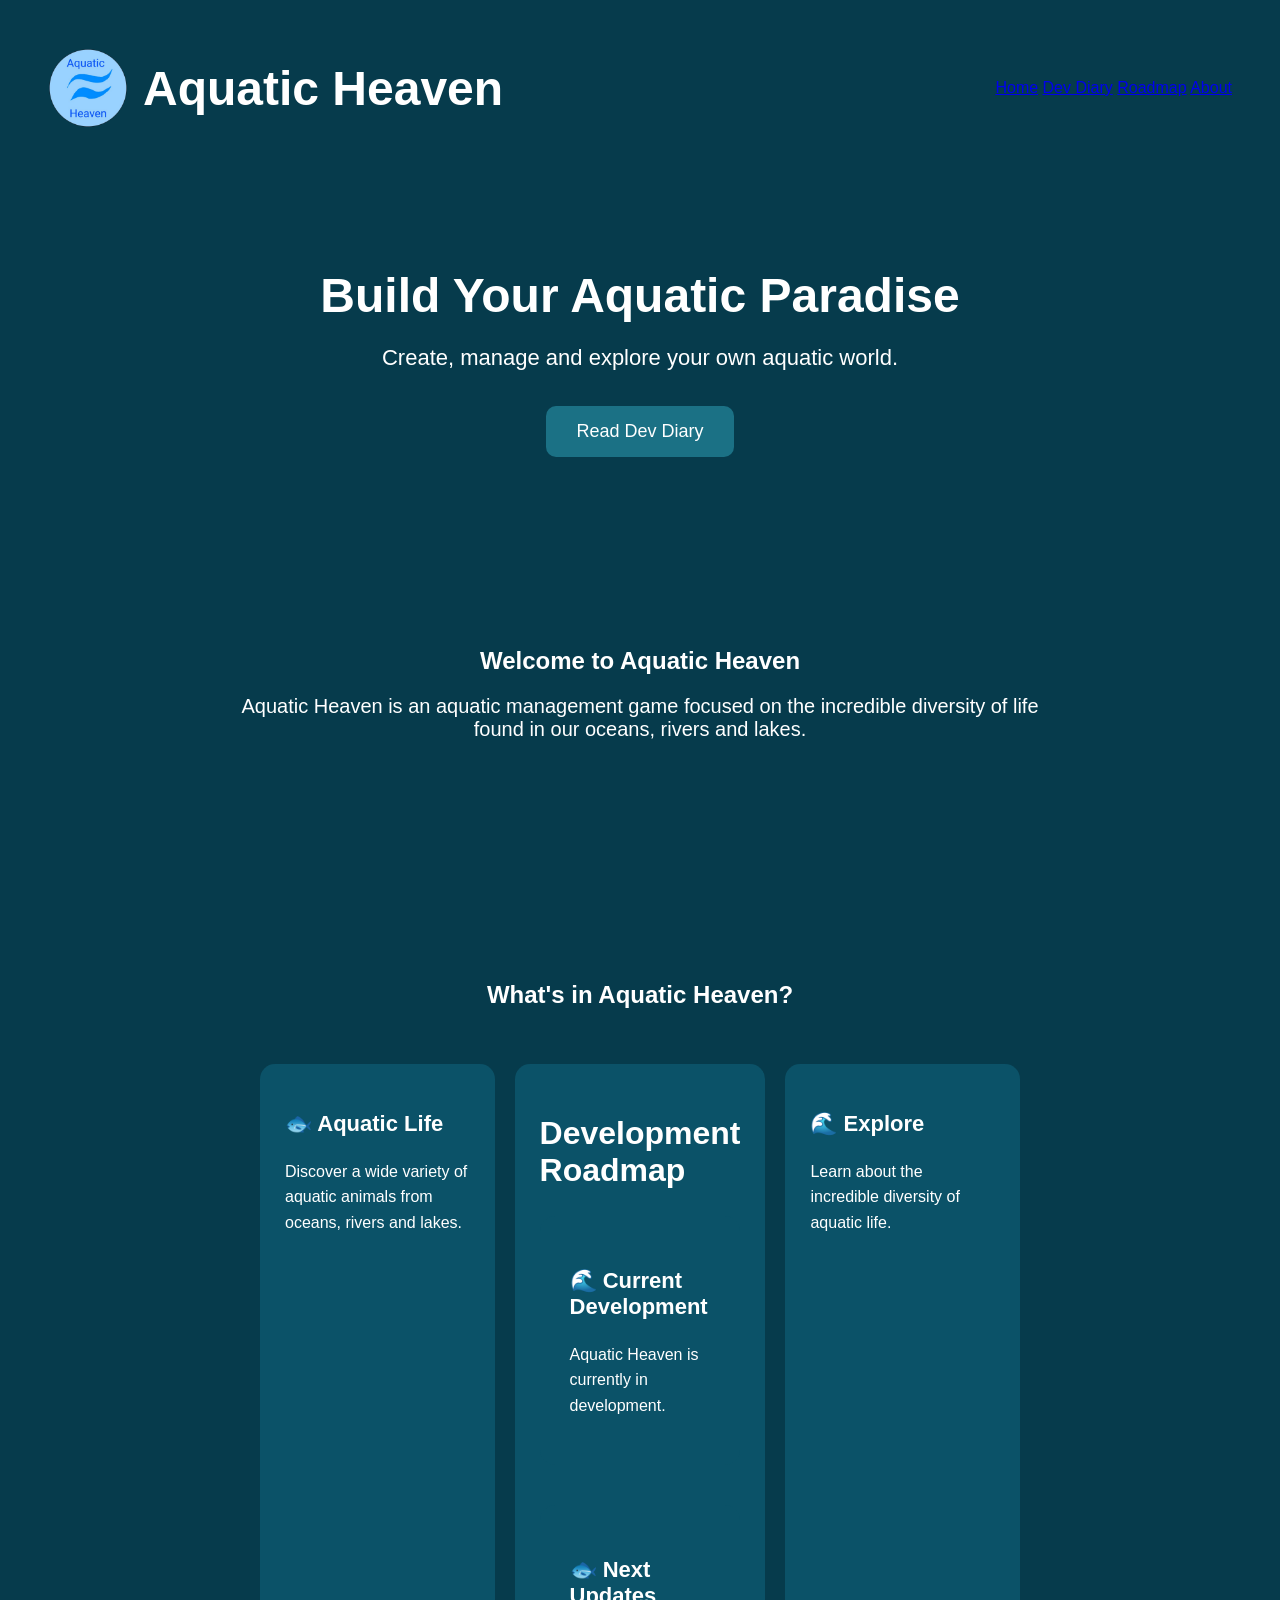
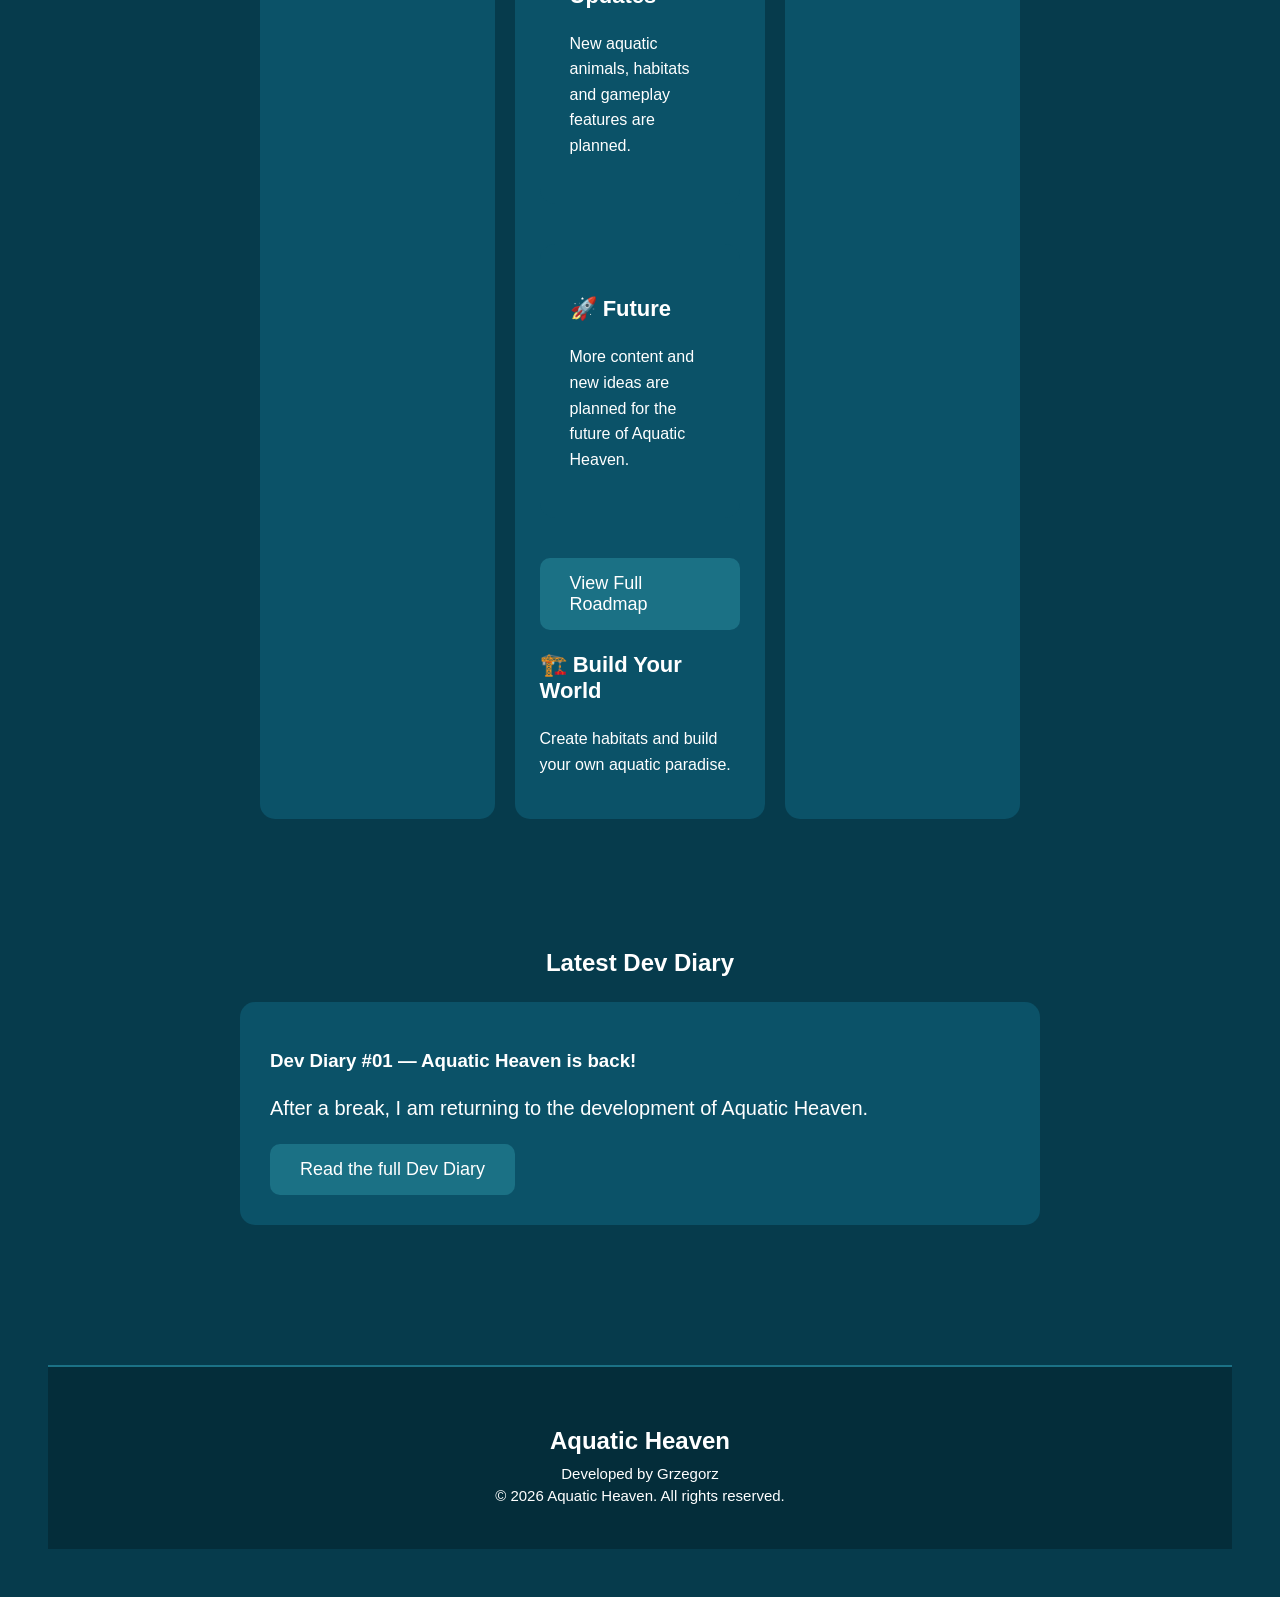
==== index.html @ ce69b209 "Add files via upload" ====
<!DOCTYPE html>
<html>

<head>
    <title>Aquatic Heaven</title>
    <link rel="stylesheet" href="style.css">
</head>

<body>

    <header>

    <img src="aquatic-heaven-logo.png" alt="Aquatic Heaven logo">

    <h1>Aquatic Heaven</h1>

        <nav>
            <a href="index.html">Home</a>
            <a href="diary.html">Dev Diary</a>
            <a href="roadmap.html">Roadmap</a>
            <a href="about.html">About</a>
        </nav>
    </header>

    <main>

        <section class="hero">

            <h2>Build Your Aquatic Paradise</h2>

            <p>
                Create, manage and explore your own aquatic world.
            </p>

            <a class="button" href="diary.html">
                Read Dev Diary
            </a>

        </section>

        <section class="welcome">

            <h2>Welcome to Aquatic Heaven</h2>

            <p>
                Aquatic Heaven is an aquatic management game
                focused on the incredible diversity of life
                found in our oceans, rivers and lakes.
            </p>

        </section>
<section class="latest">
<section class="features">

    <h2>What's in Aquatic Heaven?</h2>

    <div class="feature-container">

        <article class="feature">

            <h3>🐟 Aquatic Life</h3>

            <p>
                Discover a wide variety of aquatic animals
                from oceans, rivers and lakes.
            </p>

        </article>

        <article class="feature">
<section class="roadmap-preview">

    <h2>Development Roadmap</h2>

    <div class="roadmap-container">

        <article class="roadmap-item">

            <h3>🌊 Current Development</h3>

            <p>
                Aquatic Heaven is currently in development.
            </p>

        </article>

        <article class="roadmap-item">

            <h3>🐟 Next Updates</h3>

            <p>
                New aquatic animals, habitats and
                gameplay features are planned.
            </p>

        </article>

        <article class="roadmap-item">

            <h3>🚀 Future</h3>

            <p>
                More content and new ideas are planned
                for the future of Aquatic Heaven.
            </p>

        </article>

    </div>

    <a class="button" href="roadmap.html">
        View Full Roadmap
    </a>

</section>
            <h3>🏗️ Build Your World</h3>

            <p>
                Create habitats and build your own
                aquatic paradise.
            </p>

        </article>

        <article class="feature">

            <h3>🌊 Explore</h3>

            <p>
                Learn about the incredible diversity
                of aquatic life.
            </p>

        </article>

    </div>

</section>
    <h2>Latest Dev Diary</h2>

    <article>

        <h3>Dev Diary #01 — Aquatic Heaven is back!</h3>

        <p>
            After a break, I am returning to the development
            of Aquatic Heaven.
        </p>

        <a class="button" href="diary.html">
            Read the full Dev Diary
        </a>

    </article>

</section>
    </main>
<footer>

    <h2>Aquatic Heaven</h2>

    <p>Developed by Grzegorz</p>

    <p>© 2026 Aquatic Heaven. All rights reserved.</p>

</footer>
</body>

</html>
---- style.css ----
body {
    background-color: #063B4C;
    color: white;
    font-family: sans-serif;
    text-align: center;
    padding: 40px;
}

h1 {
    font-size: 48px;
}

p {
    font-size: 20px;
    header {
    border-bottom: 2px solid #1B7185;
    padding-bottom: 20px;
}

nav {
    margin-top: 20px;
}

nav a {
    color: white;
    text-decoration: none;
    margin: 0 10px;
    font-size: 18px;
}

nav a:hover {
    color: #7DE3F4;
}

main {
    padding-top: 50px;
}
}
article {
    max-width: 800px;
    margin: 40px auto;
    padding: 30px;
    background-color: #0B5268;
    border-radius: 15px;
    text-align: left;
}

article h2 {
    font-size: 32px;
}

article p {
    line-height: 1.6;
}
.hero {
    padding: 100px 20px;
    text-align: center;
}

.hero h2 {
    font-size: 48px;
    margin-bottom: 20px;
}

.hero p {
    font-size: 22px;
    margin-bottom: 35px;
}

.button {
    display: inline-block;
    padding: 15px 30px;
    background-color: #1B7185;
    color: white;
    text-decoration: none;
    border-radius: 10px;
    font-size: 18px;
}

.button:hover {
    background-color: #2795AA;
}

.welcome {
    max-width: 800px;
    margin: 40px auto;
    padding: 30px;
    text-align: center;
}
.latest {
    max-width: 800px;
    margin: 60px auto;
    padding: 20px;
    text-align: center;
}

.latest article {
    margin-top: 25px;
    text-align: left;
}
.features {
    max-width: 1000px;
    margin: 70px auto;
    padding: 20px;
    text-align: center;
}

.feature-container {
    display: flex;
    gap: 20px;
    justify-content: center;
    margin-top: 30px;
}

.feature {
    flex: 1;
    padding: 25px;
    background-color: #0B5268;
    border-radius: 15px;
}

.feature h3 {
    font-size: 22px;
}

.feature p {
    font-size: 16px;
}
@media (max-width: 700px) {

    nav a {
        display: inline-block;
        margin: 8px;
    }

    .hero {
        padding: 60px 15px;
    }

    .hero h2 {
        font-size: 36px;
    }

    .hero p {
        font-size: 18px;
    }

    .feature-container {
        flex-direction: column;
    }

    .roadmap-container {
        flex-direction: column;
    }

    article {
        margin-left: 15px;
        margin-right: 15px;
    }

}
footer {
    margin-top: 80px;
    padding: 40px 20px;
    background-color: #042D3A;
    text-align: center;
    border-top: 2px solid #1B7185;
}

footer h2 {
    margin-bottom: 10px;
}

footer p {
    margin: 5px 0;
    font-size: 15px;
}
header img {
    width: 80px;
    height: 80px;
    object-fit: contain;
}
header {
    display: flex;
    align-items: center;
    gap: 15px;
    flex-wrap: wrap;
}

header h1 {
    margin: 0;
}

header nav {
    margin-left: auto;
}
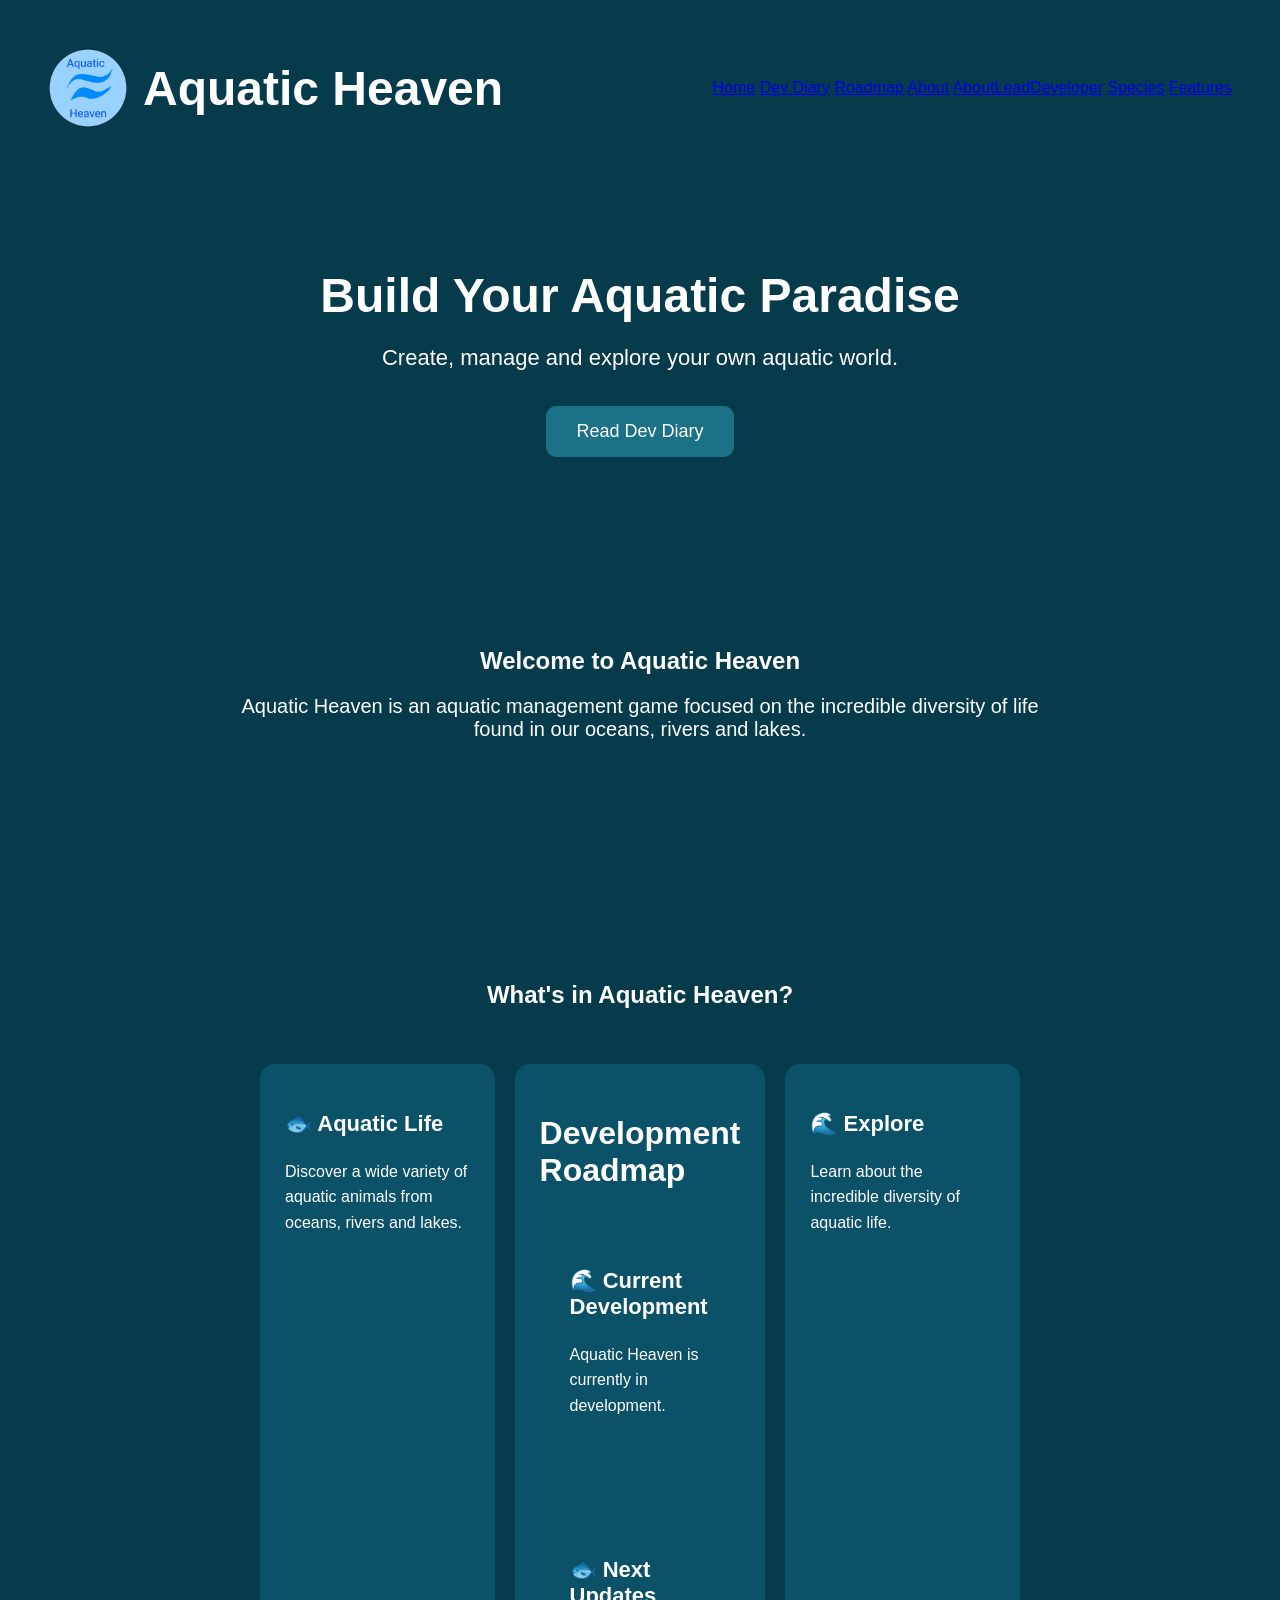
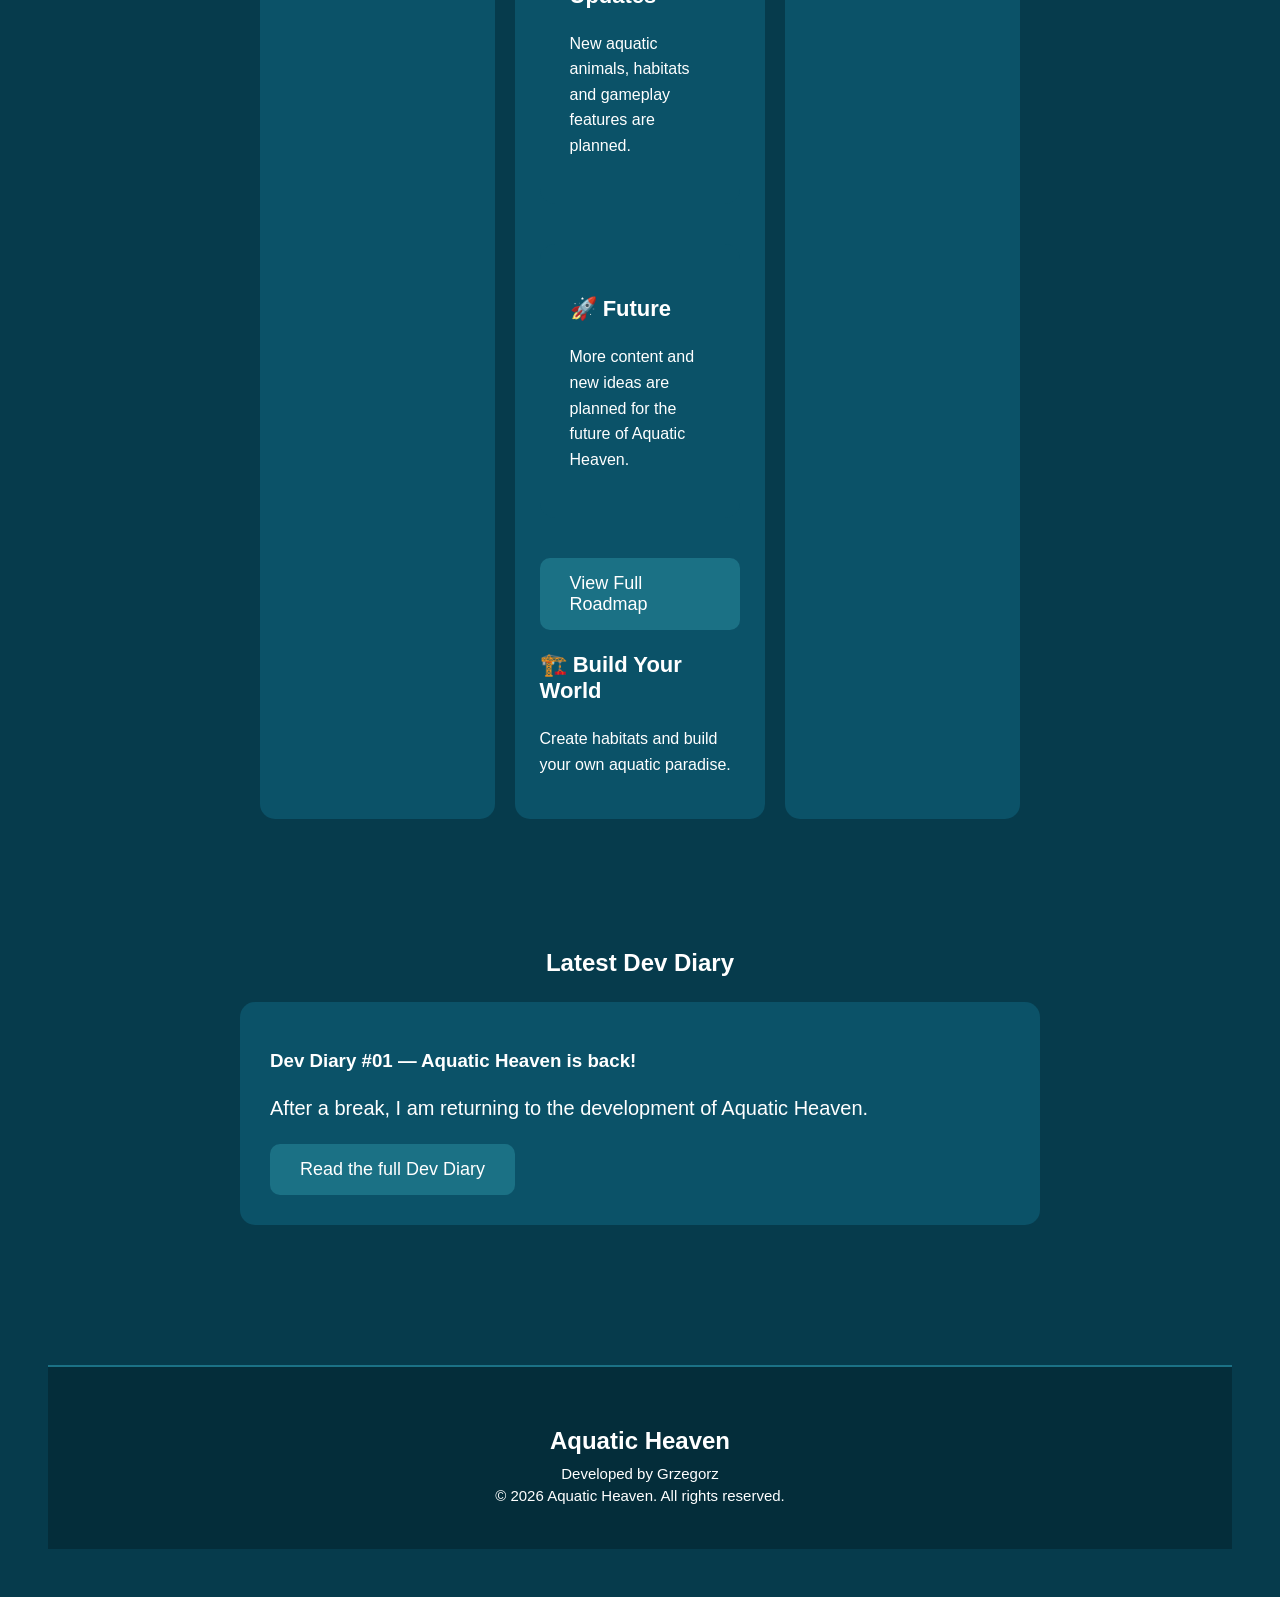
==== commit 1f055e5f: "Add files via upload" ====
--- a/index.html
+++ b/index.html
@@ -19,6 +19,9 @@
             <a href="diary.html">Dev Diary</a>
             <a href="roadmap.html">Roadmap</a>
             <a href="about.html">About</a>
+            <a href="about-developer.html">AboutLeadDeveloper</a>
+            <a href="species.html">Species</a>
+            <a href="features.html">Features</a>
         </nav>
     </header>
 
